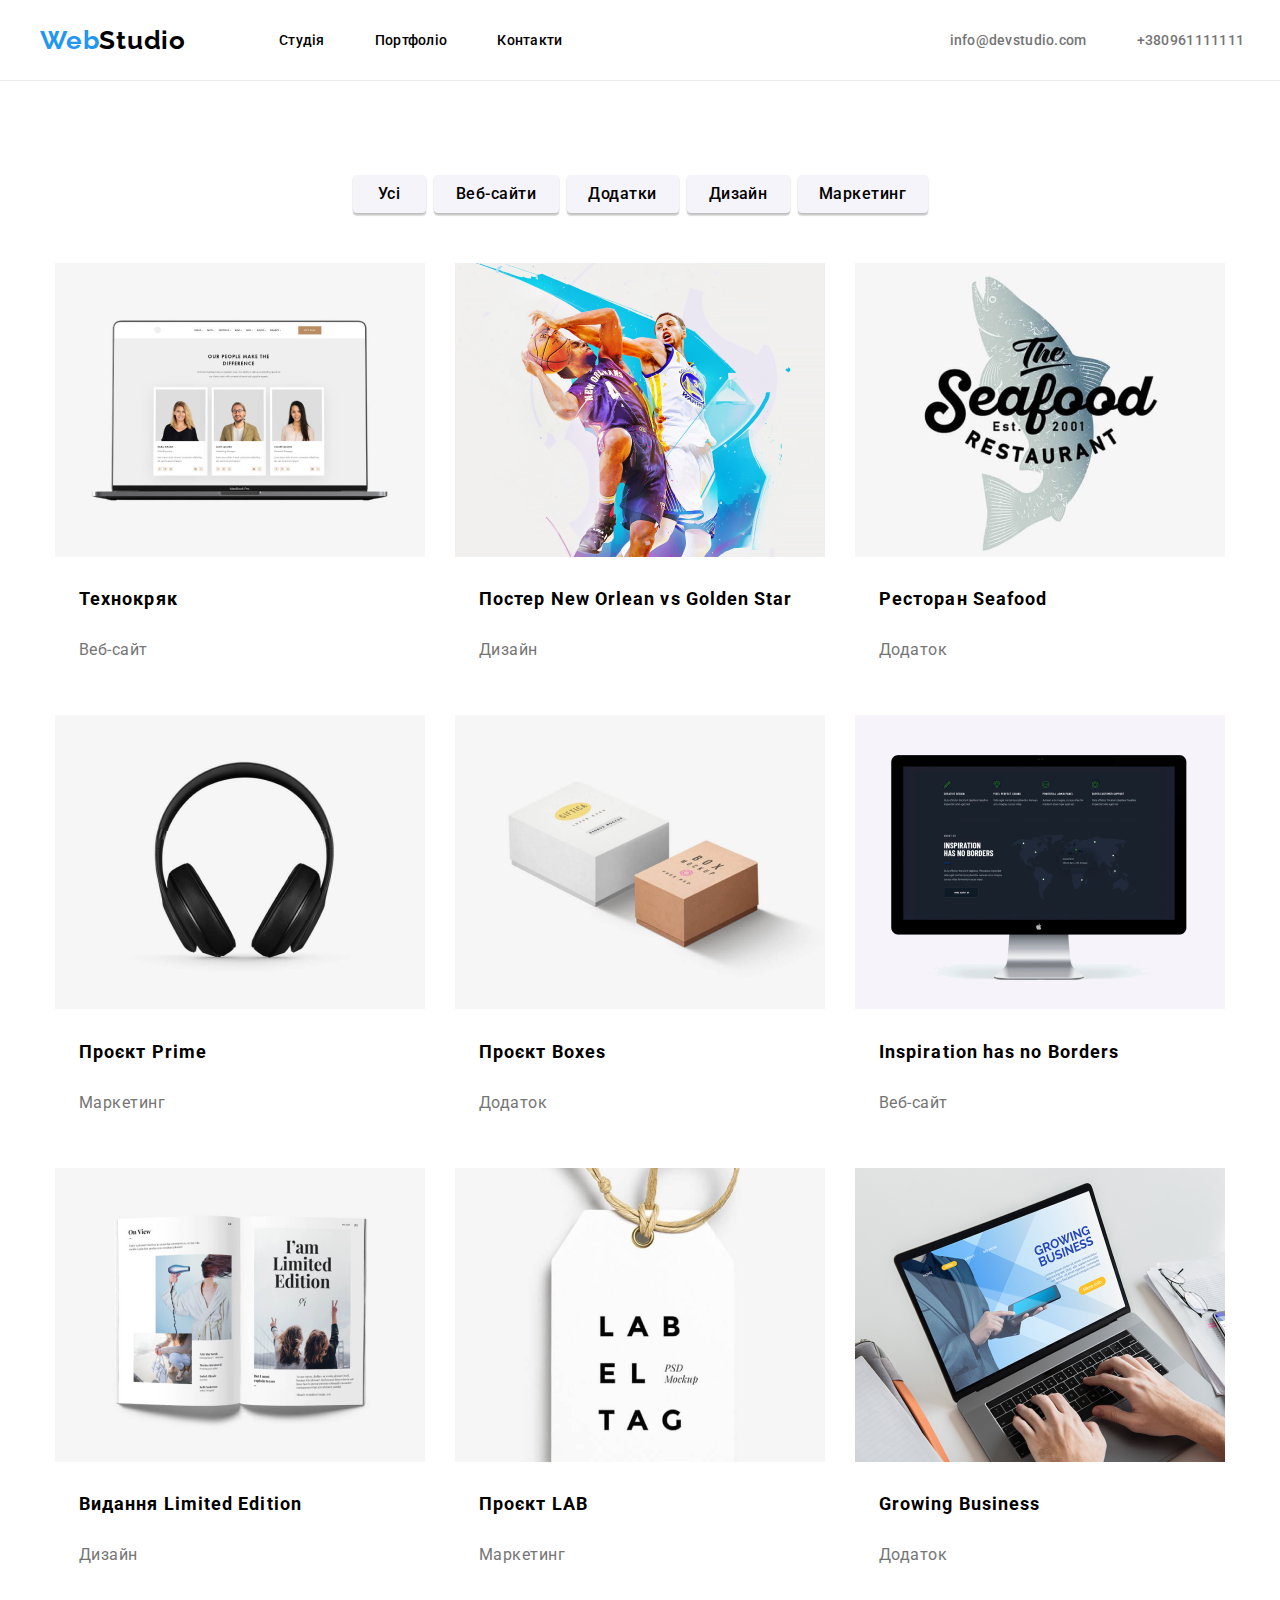
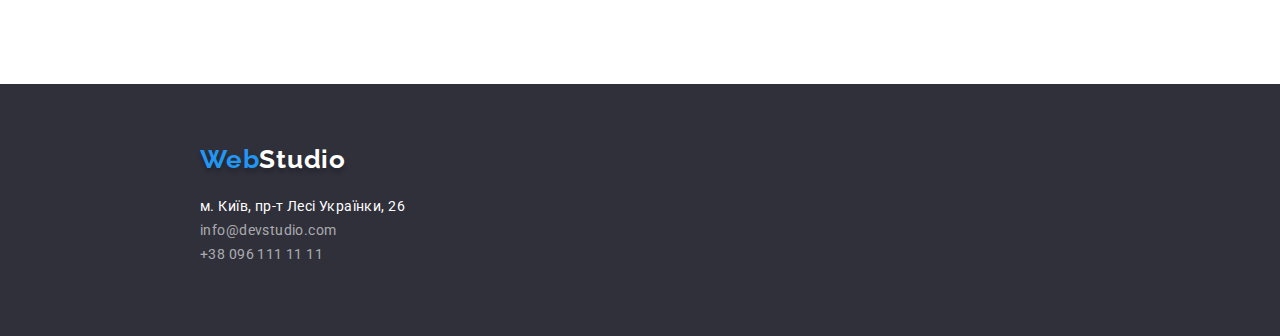
==== portfolio.html @ dfc89171 "portfolio" ====
<!DOCTYPE html>
<html lang="en">
  <head>
    <meta charset="UTF-8" />
    <meta name="viewport" content="width=device-width, initial-scale=1.0" />
    <link
      href="https://fonts.googleapis.com/css2?family=Raleway&family=Roboto:wght@400;500;700;900&display=swap"
      rel="stylesheet"
    />
    <link
      href="https://fonts.googleapis.com/css2?family=Raleway&family=Roboto:wght@400;500;700&display=swap"
      rel="stylesheet"
    />
    <link
      href="https://fonts.googleapis.com/css2?family=Raleway&family=Roboto:wght@400;500&display=swap"
      rel="stylesheet"
    />
    <link
      href="https://fonts.googleapis.com/css2?family=Raleway&family=Roboto:wght@500&display=swap"
      rel="stylesheet"
    />
    <link
      href="https://fonts.googleapis.com/css2?family=Raleway:wght@400;700&family=Roboto:wght@500&display=swap"
      rel="stylesheet"
    />
    <link
      rel="stylesheet"
      href="https://cdnjs.cloudflare.com/ajax/libs/modern-normalize/2.0.0/modern-normalize.min.css"
    />
    <link rel="stylesheet" href="./CSS/style.css" />
    <title>Portfolio</title>
  </head>
  <body>
    <hedaer class="hedaer">
      <div class="container">
        <!-- ====================== nav bar ============= -->
        <nav class="nav">
          <p class="logo__portfolio">
            Web<span class="logoblack__portfolio">Studio</span>
          </p>
          <ul class="nav__list">
            <li class="nav__list-item">
              <a class="nav__list-link" href="#">Студія</a>
            </li>
            <li class="nav__list-item">
              <a class="nav__list-link" href="#">Портфоліо</a>
            </li>
            <li class="nav__list-item">
              <a class="nav__list-link" href="#">Контакти</a>
            </li>
          </ul>
          <ul class="nav__contact">
            <li class="nav__contact-item">
              <a class="nav__contact-link" href="mailto:info@devstudio.com"
                >info@devstudio.com</a
              >
            </li>
            <li class="nav__contact-item">
              <a class="nav__contact-link" href="tel:+380961111111"
                >+380961111111</a
              >
            </li>
          </ul>
        </nav>
      </div>
      <div class="line"></div>
    </hedaer>
    <!-- ====================== nav bar ============= -->
    <section>
      <div class="container">
        <div class="portfolio__buttons">
          <ul class="portfolio__buttons-list">
            <li class="portfolio__buttons-item">
              <a class="portfolio__buttons-link" href="">Усі</a>
            </li>
            <li class="portfolio__buttons-item">
              <a class="portfolio__buttons-link" href="">Веб-сайти</a>
            </li>
            <li class="portfolio__buttons-item">
              <a class="portfolio__buttons-link" href="">Додатки</a>
            </li>
            <li class="portfolio__buttons-item">
              <a class="portfolio__buttons-link" href="">Дизайн</a>
            </li>
            <li class="portfolio__buttons-item">
              <a class="portfolio__buttons-link" href="">Маркетинг</a>
            </li>
          </ul>
        </div>
      </div>
    </section>
    <!-- ====================== nav bar ============= -->
    <!-- ============== image content============== -->
    <section>
      <div class="container">
        <div class="portfolio__image">
          <ul class="portfolio__image-list">
            <li class="portfolio__image-item">
              <img
                class="portfolio__image-item"
                src="./image/portfolio_img/img.png"
                alt=""
              />
              <p class="portfolio__image-name">Технокряк</p>
              <p class="portfolio__image-name2">Веб-сайт</p>
            </li>
            <li class="portfolio__image-item">
              <img
                src="./image/portfolio_img/2.png"
                alt=""
                class="portfolio__image-img"
              />
              <p class="portfolio__image-name">
                Постер New Orlean vs Golden Star
              </p>
              <p class="portfolio__image-name2">Дизайн</p>
            </li>
            <li class="portfolio__image-item">
              <img
                src="./image/portfolio_img/3.png"
                alt=""
                class="portfolio__image-img"
              />
              <p class="portfolio__image-name">Ресторан Seafood</p>
              <p class="portfolio__image-name2">Додаток</p>
            </li>
            <li class="portfolio__image-item">
              <img
                src="./image/portfolio_img/4.png"
                alt=""
                class="portfolio__image-img"
              />
              <p class="portfolio__image-name">Проєкт Prime</p>
              <p class="portfolio__image-name2">Маркетинг</p>
            </li>
            <li class="portfolio__image-item">
              <img
                src="./image/portfolio_img/5.png"
                alt=""
                class="portfolio__image-img"
              />
              <p class="portfolio__image-name">Проєкт Boxes</p>
              <p class="portfolio__image-name2">Додаток</p>
            </li>
            <li class="portfolio__image-item">
              <img
                src="./image/portfolio_img/6.png"
                alt=""
                class="portfolio__image-img"
              />
              <p class="portfolio__image-name">Inspiration has no Borders</p>
              <p class="portfolio__image-name2">Веб-сайт</p>
            </li>
            <li class="portfolio__image-item">
              <img
                src="./image/portfolio_img/7.png"
                alt=""
                class="portfolio__image-img"
              />
              <p class="portfolio__image-name">Видання Limited Edition</p>
              <p class="portfolio__image-name2">Дизайн</p>
            </li>
            <li class="portfolio__image-item">
              <img
                src="./image/portfolio_img/8.png"
                alt=""
                class="portfolio__image-img"
              />
              <p class="portfolio__image-name">Проєкт LAB</p>
              <p class="portfolio__image-name2">Маркетинг</p>
            </li>
            <li class="portfolio__image-item">
              <img
                src="./image/portfolio_img/9.png"
                alt=""
                class="portfolio__image-img"
              />
              <p class="portfolio__image-name">Growing Business</p>
              <p class="portfolio__image-name2">Додаток</p>
            </li>
          </ul>
        </div>
      </div>
    </section>
    <!-- ============== image content============== -->
    <!-- =========== footer =========== -->
    <footer class="footer">
      <div class="container">
        <div class="footer__div">
          <p class="logo__footer">Web<span class="logowhite">Studio</span></p>
          <ul class="footer__list">
            <li class="footer__item-adres">м. Київ, пр-т Лесі Українки, 26</li>
            <li class="footer__item">
              <a href="mailto:info@devstudio.com" class="footer__item-link"
                >info@devstudio.com</a
              >
            </li>
            <li class="footer__item">
              <a href="tel: +38 096 111 11 11" class="footer__item-link"
                >+38 096 111 11 11</a
              >
            </li>
          </ul>
        </div>
      </div>
    </footer>
    <!-- =========== footer =========== -->
  </body>
</html>
---- CSS/style.css ----
:root {
  /* color: var(--main-color) */
  --text-color-black: #000;
  --text-color-blue: #2196F3;
  --text-color-white: #FFF;
}


* a {
  text-decoration: none;
}

* ul,
ol {
  list-style: none;
  margin: 0;
  padding: 0;
  display: flex;
}


.container {
  width: 1200px;
  margin-left: auto;
  margin-right: auto;
}

.hedaer {
  width: 1600px;
  margin-left: auto;
  margin-right: auto;
  margin: 0;
  padding: 0;
}

/* ========== Navigation======== */



.nav {
  height: 80px;
  display: flex;
  text-align: center;
}

.logo {
  margin: 24px 93px 25px 0;
  display: flex;
  align-items: center;

  color: var(--text-color-blue);
  text-shadow: 0px 4px 4px rgba(0, 0, 0, 0.25);
  font-family: Raleway;
  font-size: 26px;
  font-style: normal;
  font-weight: 700;
  line-height: normal;
  letter-spacing: 0.78px;

  cursor: pointer;
}

.logoblack {
  color: var(--text-color-black);
  font-family: Raleway;
  font-size: 26px;
  font-style: normal;
  font-weight: 700;
  line-height: normal;
  letter-spacing: 0.78px;
}

.nav__list {
  display: inline-block;
  list-style: none;

  display: flex;
  justify-content: space-between;
  align-items: center;
  padding: 0;
  margin: 32px 0 32px 0;
  margin-right: 387px;
}

.nav__contact {
  display: inline-block;
  list-style: none;

  display: flex;
  align-items: center;
  justify-content: space-between;
  margin-right: 0;
  padding: 0;
  margin: 32px 0 32px 0;
}

.nav__list-item {
  padding-right: 50px;
}

.nav__contact-item {
  padding-right: 50px;
}

.nav__contact-link {
  color: #757575;
  font-family: Roboto;
  font-size: 14px;
  font-style: normal;
  font-weight: 500;
  line-height: normal;
  letter-spacing: 0.28px;
}

.nav__list-link {
  color: var(--text-color-black);
  font-family: Roboto;
  font-size: 14px;
  font-style: normal;
  font-weight: 500;
  line-height: normal;
  letter-spacing: 0.28px;
}

.nav__list-item:last-child {
  padding-right: 0;
}

.nav__contact-item:last-child {
  padding-right: 0;
}

.nav__contact-link,
.nav__list-link {
  text-decoration: none;
  cursor: pointer;
}

.nav__list-link:hover {
  color: var(--text-color-blue);
}

.nav__contact-link:hover {
  color: var(--text-color-blue);
}

/* ======== Ефективні рішення===== */

.buisnes__sector {
  width: 1600px;
  height: 600px;
  background-color: #2F303A;
  margin-left: auto;
  margin-right: auto;
}

.buisnes__div {
  display: flex;
  flex-direction: column;

  padding: 0;
  margin: 0;
}

.buisnes__h1 {
  color: var(--text-color-white);
  text-align: center;
  font-family: Roboto;
  font-size: 44px;
  font-style: normal;
  font-weight: 900;
  line-height: 60px;
  letter-spacing: 2.64px;
  text-transform: uppercase;

  height: 120px;
  width: 696px;
  margin: 200px 452px 30px 236px;

  display: inline-block;
  display: flex;
  align-items: center;
  justify-content: center;
}

.buisnes__button-link {
  color: var(--text-color-white);
  text-align: center;
  font-family: Roboto;
  font-size: 16px;
  font-style: normal;
  font-weight: 700;
  line-height: 30px;
  letter-spacing: 0.96px;

  background-color: rgba(33, 150, 243, 1);
  box-shadow: 0px 4px 4px 0px rgba(0, 0, 0, 0.15);

  flex-shrink: 0;
  border-radius: 4px;
  height: 50px;
  width: 216px;
  margin: 0 692px 200px 477px;
  padding: 10px 28px;

  display: inline-block;
  display: flex;
  align-items: center;
  justify-content: center;

  border: none;
  cursor: pointer;
}

/* ========Наші переваги======== */
.perevagi__section {
  width: 1600px;
  margin-left: auto;
  margin-right: auto;
  background-color: #fff;
}

.perevagi {
  margin: 0;
  padding: 0;
  margin-top: 94px;
  height: 98px;

  display: inline-block;
  display: flex;
  align-items: center;
}

.perevagi__list {
  display: flex;
  align-items: start;
  justify-content: center;

  margin: 0;
  padding: 0;
}

.perevagi__list-item {
  margin: 0;
  padding: 0;
  margin-right: 30px;
}

.perevagi__list-item:last-child {
  margin-right: 0;
}

.perevagi__h4 {
  color: var(--text-color-black);
  font-family: Roboto;
  font-size: 14px;
  font-style: normal;
  font-weight: 700;
  line-height: normal;
  letter-spacing: 0.42px;
  text-transform: uppercase;

  margin: 0 0 10px 0;
}

.perevagi__par {
  color: #757575;

  font-family: Roboto;
  font-size: 14px;
  font-style: normal;
  font-weight: 400;
  line-height: 24px;
  letter-spacing: 0.42px;

  margin: 0;
}

/* ======Чим ми займаємось======= */
.chemzanyati__sector {
  width: 1600px;
  background-color: #fff;
  margin-left: auto;
  margin-right: auto;
}

.chemzanyati {
  margin: 0;
  padding: 0;
  margin-top: 94px;
}

.chemzanyati__h1 {
  color: var(--text-color-black);
  text-align: center;
  font-family: Roboto;
  font-size: 36px;
  font-style: normal;
  font-weight: 700;
  line-height: normal;
  letter-spacing: 1.08px;

  margin: 0;
  padding: 0;
  margin-bottom: 50px;
}

.chemzanyati__foto {
  display: flex;
  align-items: center;
  align-items: center;
  width: 370px;
  height: 294px;
  flex-shrink: 0;
  margin-bottom: 94px;
  margin: 0;
  padding: 0;
}

.chemzanyati__foto-item {
  padding-right: 45px;
}

.chemzanyati__foto-item:last-child {
  padding-right: 0;
}

/* =========Наша команда======= */
.team__section {
  width: 1600px;
  height: 648px;
  background-color: #F5F4FA;
  margin-left: auto;
  margin-right: auto;
}

.team {
  margin: 0;
  padding: 0;

}

.team__h1 {
  color: var(--text-color-black);
  text-align: center;
  font-family: Roboto;
  font-size: 36px;
  font-style: normal;
  font-weight: 700;
  line-height: normal;
  letter-spacing: 1.08px;

  margin: 0;
  padding: 0;
  margin-top: 94px;

}

.teamlist {
  margin: 0;
  padding: 0;

}

.team__list-item {
  background-color: #fff;
  border-radius: 0px 0px 4px 4px;
  box-shadow: 0px 2px 1px 0px rgba(0, 0, 0, 0.20), 0px 1px 1px 0px rgba(0, 0, 0, 0.14), 0px 1px 3px 0px rgba(0, 0, 0, 0.12);
  margin: 50px 40px 94px 0;
  border: none;
}

.team__list-item:last-child {
  margin-right: 0;
}

.team__name {
  color: var(--text-color-black);
  text-align: center;
  font-family: Roboto;
  font-size: 16px;
  font-style: normal;
  font-weight: 500;
  line-height: normal;
  letter-spacing: 0.48px;
  margin-top: 30px;
}

.team__job {
  color: #757575;
  text-align: center;
  font-family: Roboto;
  font-size: 16px;
  font-style: normal;
  font-weight: 400;
  line-height: normal;
  letter-spacing: 0.48px;
  margin: 10px 0 30px 0;
}

/* ========= footer ====== */
.footer {
  width: 1600px;
  height: 252px;
  background-color: rgba(47, 48, 58, 1);
  margin-left: auto;
  margin-right: auto;
}

.logowhite {
  color: var(--text-color-white);
  font-family: Raleway;
  font-size: 26px;
  font-style: normal;
  font-weight: 700;
  line-height: normal;
  letter-spacing: 0.78px;
}

.logo__footer {
  display: flex;
  align-items: center;

  margin: 0;
  padding-bottom: 20px;
  padding-top: 60px;
  color: var(--text-color-blue);
  text-shadow: 0px 4px 4px rgba(0, 0, 0, 0.25);
  font-family: Raleway;
  font-size: 26px;
  font-style: normal;
  font-weight: 700;
  line-height: normal;
  letter-spacing: 0.78px;

  cursor: pointer;
}

.footer__list {
  display: inline-block;
  margin-bottom: 9px;
}

.footer__list:last-child {
  margin: 0;
}

.footer__item-link {
  color: rgba(255, 255, 255, 0.60);

  font-family: Roboto;
  font-size: 14px;
  font-style: normal;
  font-weight: 400;
  line-height: 24px;
  letter-spacing: 0.42px;
}

.footer__item-adres {
  color: var(--text-color-white);

  font-family: Roboto;
  font-size: 14px;
  font-style: normal;
  font-weight: 400;
  line-height: 24px;
  letter-spacing: 0.42px;
}

.footer__item-link:hover {
  color: rgba(33, 150, 243, 1);
}

/* ======== portfolio==== */
.line {
  height: 1px;
  background: #ECECEC;
}

.logo__portfolio {
  margin: 24px 93px 25px 0;
  display: flex;
  align-items: center;
  color: #2196F3;

  font-family: Raleway;
  font-size: 26px;
  font-style: normal;
  font-weight: 700;
  line-height: normal;
  letter-spacing: 0.78px;
}

.logoblack__portfolio {
  color: #000;
  font-family: Raleway;
  font-size: 26px;
  font-style: normal;
  font-weight: 700;
  line-height: normal;
  letter-spacing: 0.78px;
}

/* == porfolio buttons== */
.portfolio__buttons-list {
  margin: 0;
  padding: 0;
  display: flex;
  align-items: center;
  justify-content: center;
  flex-shrink: 0;
  margin-top: 94px;
}

.portfolio__buttons-item {
  display: flex;
  align-items: center;
  justify-content: center;
  border-radius: 4px;
  text-align: center;
  box-shadow: 0px 2px 2px 0px rgba(0, 0, 0, 0.12), 0px 1px 2px 0px rgba(0, 0, 0, 0.08), 0px 3px 1px 0px rgba(0, 0, 0, 0.10);
  background: #F5F4FA;
  margin-right: 8px;
}

.portfolio__buttons-item:last-child {
  margin-right: 0;
}

.portfolio__buttons-item:nth-child(1) {
  width: 73px;
  height: 38px;
}

.portfolio__buttons-item:nth-child(2) {
  width: 125px;
  height: 38px;
}

.portfolio__buttons-item:nth-child(3) {
  width: 112px;
  height: 38px;
}

.portfolio__buttons-item:nth-child(4) {
  width: 103px;
  height: 38px;
}

.portfolio__buttons-item:nth-child(5) {
  width: 130px;
  height: 38px;
}

.portfolio__buttons-link {
  color: var(--text-color-black);
  text-align: center;
  font-family: Roboto;
  font-size: 16px;
  font-style: normal;
  font-weight: 500;
  line-height: 26px;
  /* 162.5% */
  letter-spacing: 0.48px;
}

.portfolio__buttons-item:hover {
  background: rgba(33, 150, 243, 1);
  color: rgba(255, 255, 255, 1);
}

.portfolio__buttons-item:focus {
  background: rgba(33, 150, 243, 1);
}

.portfolio__buttons-item:active {
  color: rgba(255, 255, 255, 1)
}

/* ==== portfolio image== */
.portfolio__image {
  margin: 0;
  padding: 0;
  margin-top: 50px;
  margin-bottom: 94px;
  display: flex;
}

.portfolio__image-list {
  flex-wrap: wrap;
  align-items: center;
  justify-content: center;
  gap: 30px;
}

.portfolio__image-name,
.portfolio__image-name2 {
  margin-left: 24px;
  margin-right: 24px;
}

.portfolio__image-name {
  color: var(--text-color-black);

  font-family: Roboto;
  font-size: 18px;
  font-style: normal;
  font-weight: 700;
  line-height: 36px;
  letter-spacing: 1.08px;
  height: 36px;
  margin-top: 20px;
}

.portfolio__image-name2 {
  color: #757575;

  font-family: Roboto;
  font-size: 16px;
  font-style: normal;
  font-weight: 400;
  line-height: 30px;
  /* 187.5% */
  letter-spacing: 0.48px;
  height: 30px;
  margin-bottom: 20px;
}
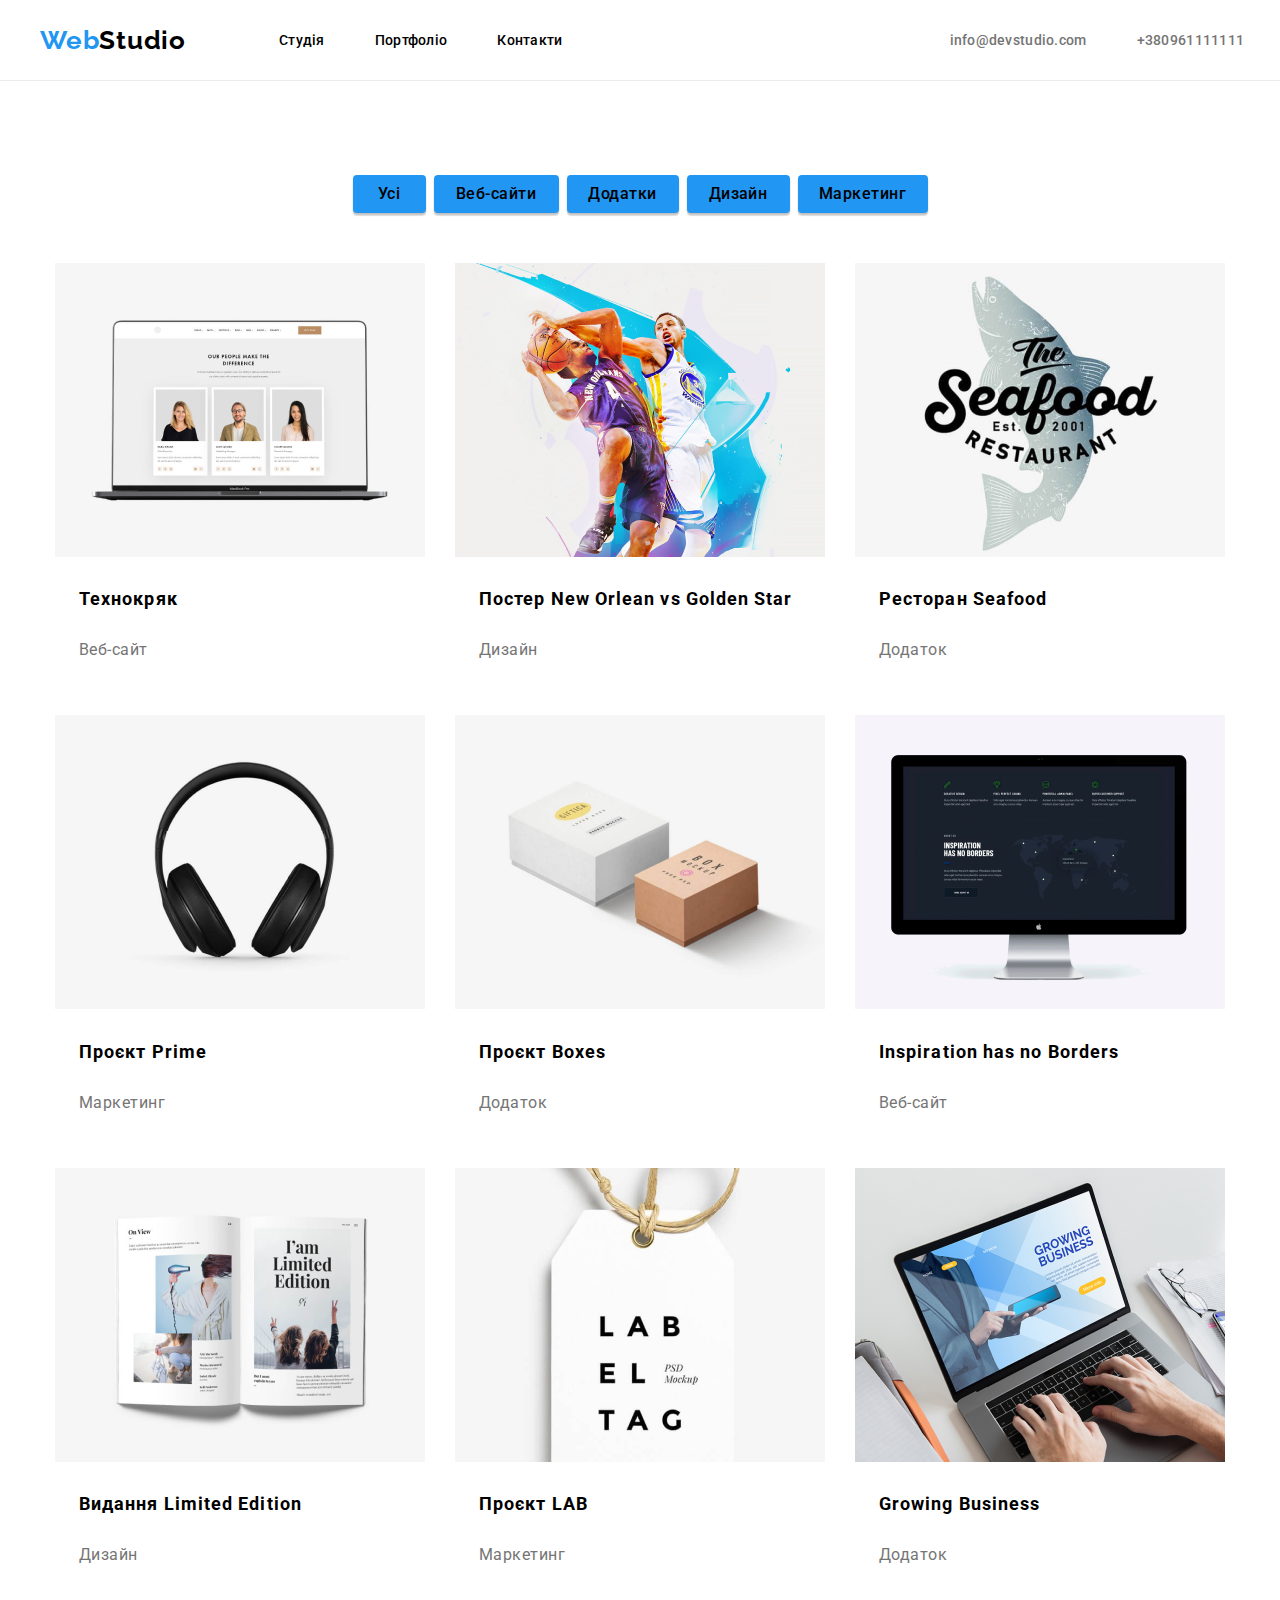
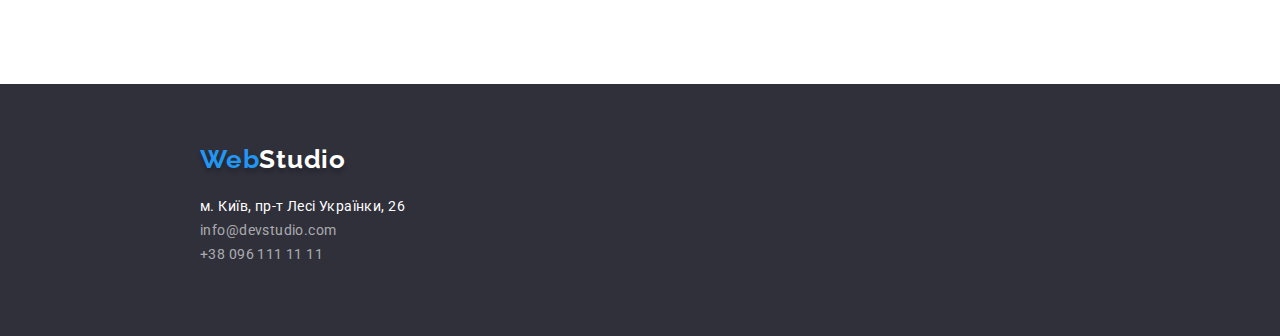
==== commit ee7751f7: "svgfive" ====
--- a/portfolio.html
+++ b/portfolio.html
@@ -3,24 +3,18 @@
   <head>
     <meta charset="UTF-8" />
     <meta name="viewport" content="width=device-width, initial-scale=1.0" />
+
+    <!-- тут будут шрифты -->
+    <link rel="preconnect" href="https://fonts.googleapis.com" />
+    <link rel="preconnect" href="https://fonts.gstatic.com" crossorigin />
     <link
-      href="https://fonts.googleapis.com/css2?family=Raleway&family=Roboto:wght@400;500;700;900&display=swap"
+      href="https://fonts.googleapis.com/css2?family=Raleway:wght@700&display=swap"
       rel="stylesheet"
     />
+    <link rel="preconnect" href="https://fonts.googleapis.com" />
+    <link rel="preconnect" href="https://fonts.gstatic.com" crossorigin />
     <link
-      href="https://fonts.googleapis.com/css2?family=Raleway&family=Roboto:wght@400;500;700&display=swap"
-      rel="stylesheet"
-    />
-    <link
-      href="https://fonts.googleapis.com/css2?family=Raleway&family=Roboto:wght@400;500&display=swap"
-      rel="stylesheet"
-    />
-    <link
-      href="https://fonts.googleapis.com/css2?family=Raleway&family=Roboto:wght@500&display=swap"
-      rel="stylesheet"
-    />
-    <link
-      href="https://fonts.googleapis.com/css2?family=Raleway:wght@400;700&family=Roboto:wght@500&display=swap"
+      href="https://fonts.googleapis.com/css2?family=Raleway:wght@700&family=Roboto:wght@300;400;500;700&display=swap"
       rel="stylesheet"
     />
     <link
@@ -28,7 +22,7 @@
       href="https://cdnjs.cloudflare.com/ajax/libs/modern-normalize/2.0.0/modern-normalize.min.css"
     />
     <link rel="stylesheet" href="./CSS/style.css" />
-    <title>Portfolio</title>
+    <title>WebStudio</title>
   </head>
   <body>
     <hedaer class="hedaer">
@@ -40,7 +34,7 @@
           </p>
           <ul class="nav__list">
             <li class="nav__list-item">
-              <a class="nav__list-link" href="#">Студія</a>
+              <a class="nav__list-link" href="./index.html">Студія</a>
             </li>
             <li class="nav__list-item">
               <a class="nav__list-link" href="#">Портфоліо</a>
--- a/CSS/style.css
+++ b/CSS/style.css
@@ -149,9 +149,13 @@
 .buisnes__sector {
   width: 1600px;
   height: 600px;
-  background-color: #2F303A;
   margin-left: auto;
   margin-right: auto;
+  background: rgba(47, 48, 58, 0.40);
+  background-image: url('../image/teamall.png');
+
+  /* background-size: contain;
+  background-repeat: no-repeat; */
 }
 
 .buisnes__div {
@@ -231,6 +235,15 @@
   align-items: center;
 }
 
+.perevagi-pic {
+  width: 270px;
+  height: 120px;
+  border-radius: 4px;
+  background: #F5F4FA;
+  padding: 25px 100px 25px 100px;
+  margin-bottom: 30px;
+}
+
 .perevagi__list {
   display: flex;
   align-items: start;
@@ -303,6 +316,7 @@
   margin: 0;
   padding: 0;
   margin-bottom: 50px;
+
 }
 
 .chemzanyati__foto {
@@ -398,6 +412,87 @@
   margin: 10px 0 30px 0;
 }
 
+.team__social-list {
+  display: flex;
+}
+
+.team__social-item {
+  margin-top: 16px;
+  margin-right: 10px;
+  margin-bottom: 30px;
+  height: 44px;
+  width: 44px;
+}
+
+.team__social-item:nth-child(1) {
+  margin-left: 32px;
+}
+
+.team__social-item:nth-child(4) {
+  margin-right: 32px;
+}
+
+.team__social-item:hover {
+  background-color: var(--text-color-blue);
+  border-radius: 50%;
+}
+
+.team__social-pic {
+  height: 20px;
+  width: 20px;
+  fill: rgba(175, 177, 184, 1);
+  justify-content: center;
+  align-items: center;
+  margin: 12px;
+}
+
+/* ===========clients====== */
+.clients {
+  margin: 0;
+  padding: 0;
+}
+
+.clients__list {
+  display: flex;
+  align-items: center;
+  justify-content: center;
+}
+
+.clients__item {
+  border-radius: 4px;
+  border: 1px solid #AFB1B8;
+  width: 170px;
+  height: 92px;
+  margin-right: 30px;
+  margin-top: 50px;
+  margin-bottom: 94px;
+}
+
+.clients-pic {
+  padding: 16px 32px 16px 32px;
+}
+
+.clients__item:hover {
+
+  border: 1px solid var(--text-color-blue);
+}
+
+.clients-pic:hover {
+  fill: var(--text-color-blue);
+}
+
+.clients__h2 {
+  color: var(--text-color-black);
+
+  text-align: center;
+  font-family: Roboto;
+  font-size: 36px;
+  font-style: normal;
+  font-weight: 700;
+  line-height: normal;
+  letter-spacing: 1.08px;
+}
+
 /* ========= footer ====== */
 .footer {
   width: 1600px;
@@ -564,9 +659,10 @@
   letter-spacing: 0.48px;
 }
 
-.portfolio__buttons-item:hover {
+.portfolio__buttons-item,
+.portfolio__buttons-link:hover {
+  color: #fff;
   background: rgba(33, 150, 243, 1);
-  color: rgba(255, 255, 255, 1);
 }
 
 .portfolio__buttons-item:focus {
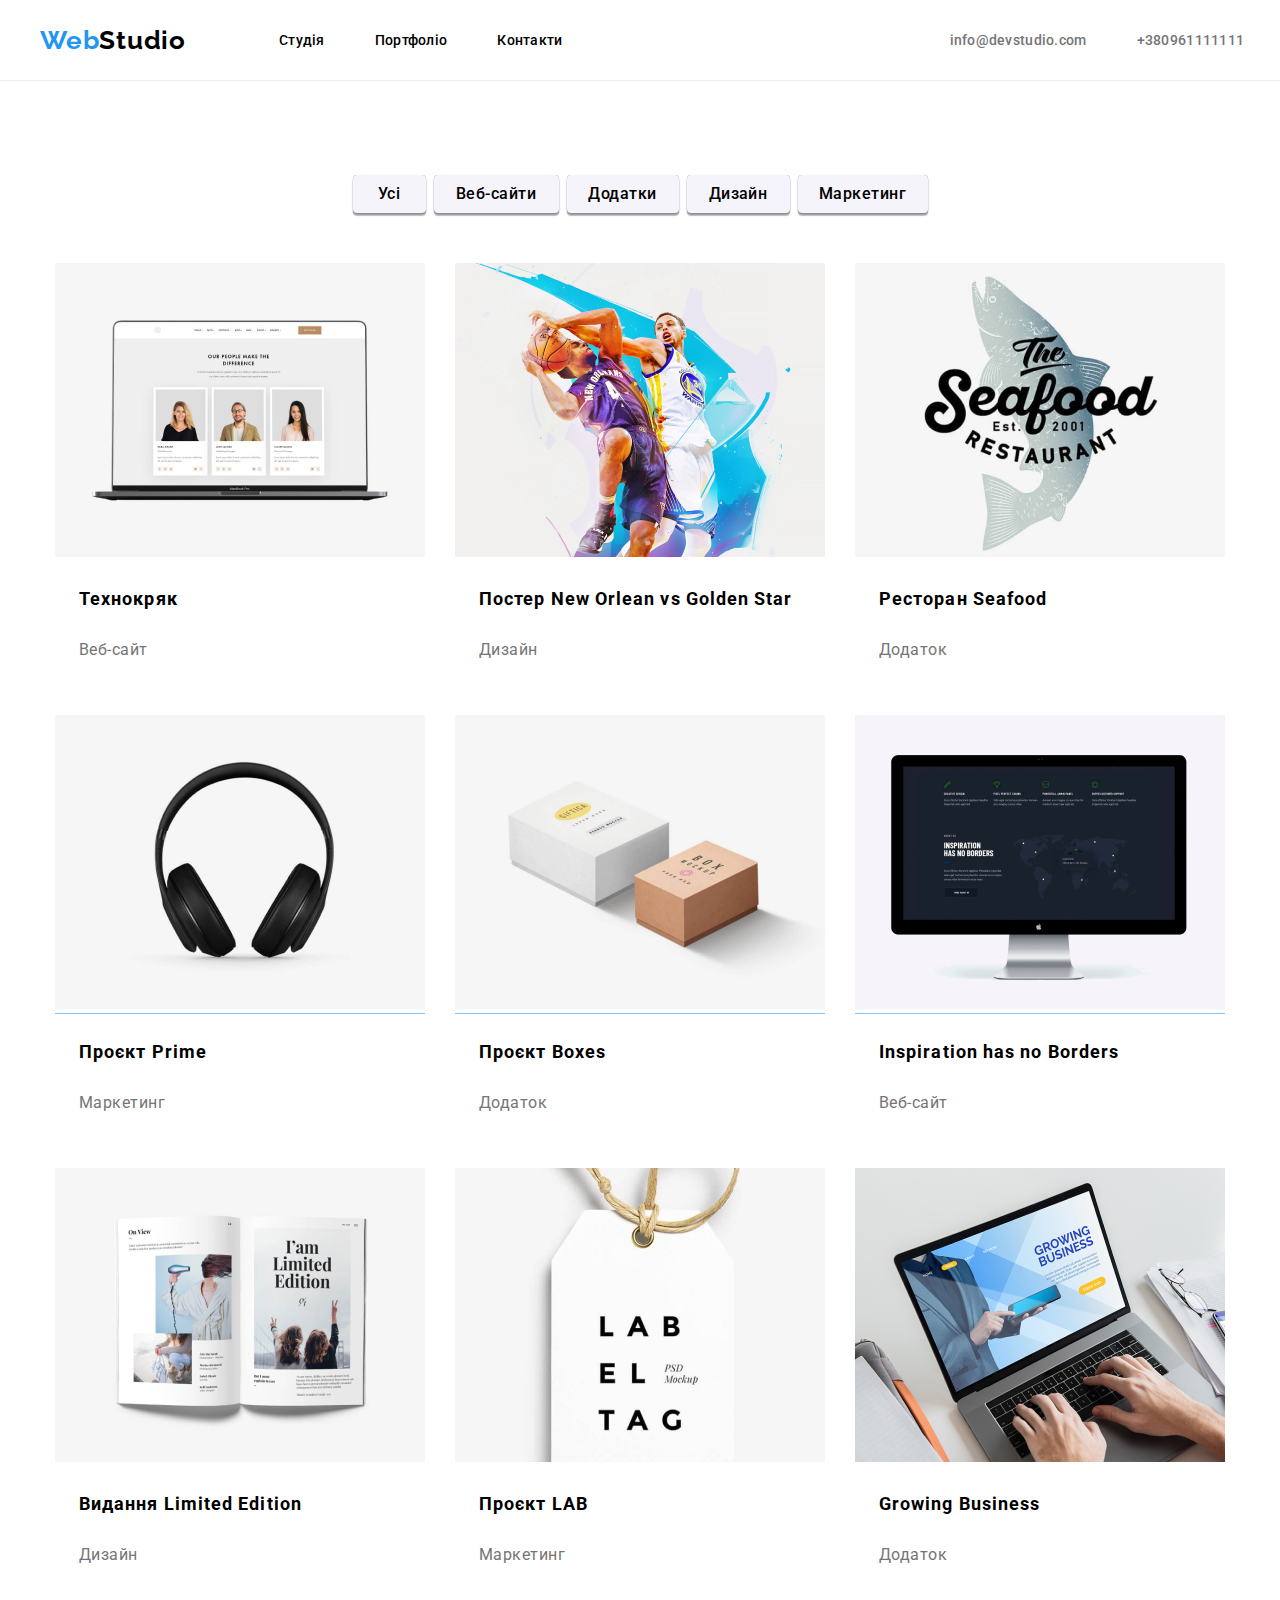
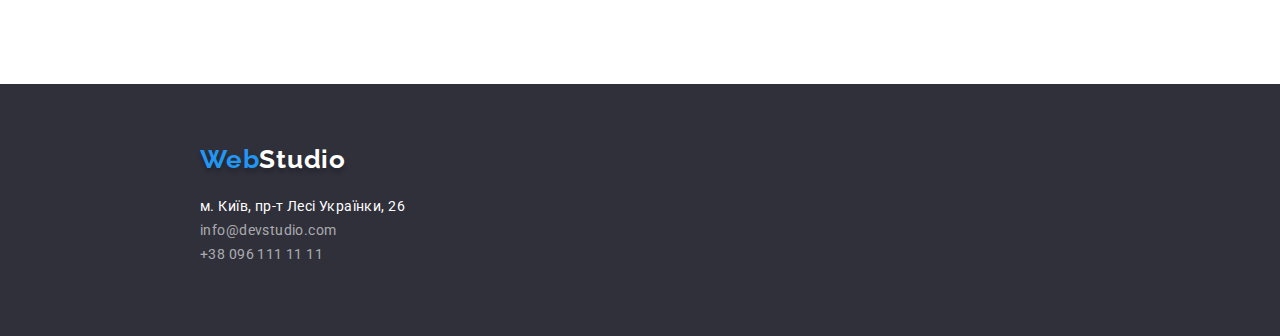
==== commit 43d470f6: "overley" ====
--- a/portfolio.html
+++ b/portfolio.html
@@ -90,85 +90,150 @@
         <div class="portfolio__image">
           <ul class="portfolio__image-list">
             <li class="portfolio__image-item">
-              <img
-                class="portfolio__image-item"
-                src="./image/portfolio_img/img.png"
-                alt=""
-              />
+              <div class="porfolio__overley-place">
+                <div class="portfolio__overley">
+                  Ресурс пропонує комплексні пропозиції з різним рівнем
+                  функціоналу та сервісів. Все це дозволить відвідувачу отримати
+                  вичерпні відомості про компанію чи приватну особу.
+                </div>
+
+                <img
+                  class="portfolio__image-item"
+                  src="./image/portfolio_img/img.png"
+                  alt=""
+                />
+              </div>
               <p class="portfolio__image-name">Технокряк</p>
               <p class="portfolio__image-name2">Веб-сайт</p>
             </li>
-            <li class="portfolio__image-item">
-              <img
-                src="./image/portfolio_img/2.png"
-                alt=""
-                class="portfolio__image-img"
-              />
+
+            <li class="portfolio__image-item">
+              <div class="porfolio__overley-place">
+                <div class="portfolio__overley">
+                  Ресурс пропонує комплексні пропозиції з різним рівнем
+                  функціоналу та сервісів. Все це дозволить відвідувачу отримати
+                  вичерпні відомості про компанію чи приватну особу.
+                </div>
+                <img
+                  src="./image/portfolio_img/2.png"
+                  alt=""
+                  class="portfolio__image-img"
+                />
+              </div>
               <p class="portfolio__image-name">
                 Постер New Orlean vs Golden Star
               </p>
               <p class="portfolio__image-name2">Дизайн</p>
             </li>
             <li class="portfolio__image-item">
-              <img
-                src="./image/portfolio_img/3.png"
-                alt=""
-                class="portfolio__image-img"
-              />
+              <div class="porfolio__overley-place">
+                <div class="portfolio__overley">
+                  Ресурс пропонує комплексні пропозиції з різним рівнем
+                  функціоналу та сервісів. Все це дозволить відвідувачу отримати
+                  вичерпні відомості про компанію чи приватну особу.
+                </div>
+                <img
+                  src="./image/portfolio_img/3.png"
+                  alt=""
+                  class="portfolio__image-img"
+                />
+              </div>
               <p class="portfolio__image-name">Ресторан Seafood</p>
               <p class="portfolio__image-name2">Додаток</p>
             </li>
             <li class="portfolio__image-item">
-              <img
-                src="./image/portfolio_img/4.png"
-                alt=""
-                class="portfolio__image-img"
-              />
+              <div class="porfolio__overley-place">
+                <div class="portfolio__overley">
+                  Ресурс пропонує комплексні пропозиції з різним рівнем
+                  функціоналу та сервісів. Все це дозволить відвідувачу отримати
+                  вичерпні відомості про компанію чи приватну особу.
+                </div>
+                <img
+                  src="./image/portfolio_img/4.png"
+                  alt=""
+                  class="portfolio__image-img"
+                />
+              </div>
               <p class="portfolio__image-name">Проєкт Prime</p>
               <p class="portfolio__image-name2">Маркетинг</p>
             </li>
             <li class="portfolio__image-item">
-              <img
-                src="./image/portfolio_img/5.png"
-                alt=""
-                class="portfolio__image-img"
-              />
+              <div class="porfolio__overley-place">
+                <div class="portfolio__overley">
+                  Ресурс пропонує комплексні пропозиції з різним рівнем
+                  функціоналу та сервісів. Все це дозволить відвідувачу отримати
+                  вичерпні відомості про компанію чи приватну особу.
+                </div>
+                <img
+                  src="./image/portfolio_img/5.png"
+                  alt=""
+                  class="portfolio__image-img"
+                />
+              </div>
               <p class="portfolio__image-name">Проєкт Boxes</p>
               <p class="portfolio__image-name2">Додаток</p>
             </li>
             <li class="portfolio__image-item">
-              <img
-                src="./image/portfolio_img/6.png"
-                alt=""
-                class="portfolio__image-img"
-              />
+              <div class="porfolio__overley-place">
+                <div class="portfolio__overley">
+                  Ресурс пропонує комплексні пропозиції з різним рівнем
+                  функціоналу та сервісів. Все це дозволить відвідувачу отримати
+                  вичерпні відомості про компанію чи приватну особу.
+                </div>
+                <img
+                  src="./image/portfolio_img/6.png"
+                  alt=""
+                  class="portfolio__image-img"
+                />
+              </div>
               <p class="portfolio__image-name">Inspiration has no Borders</p>
               <p class="portfolio__image-name2">Веб-сайт</p>
             </li>
             <li class="portfolio__image-item">
-              <img
-                src="./image/portfolio_img/7.png"
-                alt=""
-                class="portfolio__image-img"
-              />
+              <div class="porfolio__overley-place">
+                <div class="portfolio__overley">
+                  Ресурс пропонує комплексні пропозиції з різним рівнем
+                  функціоналу та сервісів. Все це дозволить відвідувачу отримати
+                  вичерпні відомості про компанію чи приватну особу.
+                </div>
+                <img
+                  src="./image/portfolio_img/7.png"
+                  alt=""
+                  class="portfolio__image-img"
+                />
+              </div>
               <p class="portfolio__image-name">Видання Limited Edition</p>
               <p class="portfolio__image-name2">Дизайн</p>
             </li>
             <li class="portfolio__image-item">
-              <img
-                src="./image/portfolio_img/8.png"
-                alt=""
-                class="portfolio__image-img"
-              />
+              <div class="porfolio__overley-place">
+                <div class="portfolio__overley">
+                  Ресурс пропонує комплексні пропозиції з різним рівнем
+                  функціоналу та сервісів. Все це дозволить відвідувачу отримати
+                  вичерпні відомості про компанію чи приватну особу.
+                </div>
+                <img
+                  src="./image/portfolio_img/8.png"
+                  alt=""
+                  class="portfolio__image-img"
+                />
+              </div>
               <p class="portfolio__image-name">Проєкт LAB</p>
               <p class="portfolio__image-name2">Маркетинг</p>
             </li>
             <li class="portfolio__image-item">
-              <img
-                src="./image/portfolio_img/9.png"
-                alt=""
-                class="portfolio__image-img"
-              />
+              <div class="porfolio__overley-place">
+                <div class="portfolio__overley">
+                  Ресурс пропонує комплексні пропозиції з різним рівнем
+                  функціоналу та сервісів. Все це дозволить відвідувачу отримати
+                  вичерпні відомості про компанію чи приватну особу.
+                </div>
+                <img
+                  src="./image/portfolio_img/9.png"
+                  alt=""
+                  class="portfolio__image-img"
+                />
+              </div>
               <p class="portfolio__image-name">Growing Business</p>
               <p class="portfolio__image-name2">Додаток</p>
             </li>
--- a/CSS/style.css
+++ b/CSS/style.css
@@ -3,6 +3,7 @@
   --text-color-black: #000;
   --text-color-blue: #2196F3;
   --text-color-white: #FFF;
+  --socials-opacity: rgba(255, 255, 255, 0.1);
 }
 
 
@@ -73,7 +74,6 @@
 .nav__list {
   display: inline-block;
   list-style: none;
-
   display: flex;
   justify-content: space-between;
   align-items: center;
@@ -151,17 +151,23 @@
   height: 600px;
   margin-left: auto;
   margin-right: auto;
-  background: rgba(47, 48, 58, 0.40);
-  background-image: url('../image/teamall.png');
-
-  /* background-size: contain;
-  background-repeat: no-repeat; */
+  background-image: url("../image/teamall.png");
+  background-size: cover;
+
+}
+
+.buisnes_cont:hover {
+  width: 100%;
+  height: 100%;
+  background-color: rgba(0, 0, 0, 0.3);
+  transition: all .4s linear 0s;
 }
 
 .buisnes__div {
   display: flex;
   flex-direction: column;
-
+  align-items: center;
+  justify-content: center;
   padding: 0;
   margin: 0;
 }
@@ -179,7 +185,7 @@
 
   height: 120px;
   width: 696px;
-  margin: 200px 452px 30px 236px;
+  margin: 200px 452px 30px 536px;
 
   display: inline-block;
   display: flex;
@@ -204,7 +210,7 @@
   border-radius: 4px;
   height: 50px;
   width: 216px;
-  margin: 0 692px 200px 477px;
+  margin: 0 692px 200px 777px;
   padding: 10px 28px;
 
   display: inline-block;
@@ -440,10 +446,32 @@
 .team__social-pic {
   height: 20px;
   width: 20px;
-  fill: rgba(175, 177, 184, 1);
+  fill: currentColor;
   justify-content: center;
   align-items: center;
   margin: 12px;
+}
+
+.team__link {
+  width: 100%;
+  height: 100%;
+
+  display: flex;
+  justify-content: center;
+  align-items: center;
+
+  color: #AFB1B8;
+  border-radius: 50%;
+
+  transition:
+    fill 250ms cubic-bezier(0.4, 0, 0.2, 1),
+    background-color 250ms cubic-bezier(0.4, 0, 0.2, 1);
+}
+
+.team__link:hover,
+.team__link:focus {
+  background-color: #2196F3;
+  color: #FFF;
 }
 
 /* ===========clients====== */
@@ -469,15 +497,26 @@
 }
 
 .clients-pic {
-  padding: 16px 32px 16px 32px;
-}
-
-.clients__item:hover {
-
-  border: 1px solid var(--text-color-blue);
-}
-
-.clients-pic:hover {
+  fill: currentColor;
+}
+
+.clients-pic-link {
+  display: flex;
+  justify-content: center;
+  align-items: center;
+  padding: 16px 0px;
+
+  color: #afb1b8;
+
+  transition: color 250ms cubic-bezier(0.4, 0, 0.2, 1),
+    border-color 250ms cubic-bezier(0.4, 0, 0.2, 1);
+}
+
+.clients-pic-link:hover,
+.clients__item:hover,
+.clients-pic-link:focus {
+  border-color: var(--text-color-blue);
+  color: var(--text-color-blue);
   fill: var(--text-color-blue);
 }
 
@@ -614,7 +653,7 @@
   border-radius: 4px;
   text-align: center;
   box-shadow: 0px 2px 2px 0px rgba(0, 0, 0, 0.12), 0px 1px 2px 0px rgba(0, 0, 0, 0.08), 0px 3px 1px 0px rgba(0, 0, 0, 0.10);
-  background: #F5F4FA;
+  background-color: #F5F4FA;
   margin-right: 8px;
 }
 
@@ -655,14 +694,24 @@
   font-style: normal;
   font-weight: 500;
   line-height: 26px;
-  /* 162.5% */
   letter-spacing: 0.48px;
+  background-color: #F5F4FA;
+  width: 100%;
+  height: 100%;
+  display: flex;
+  justify-content: center;
+  align-items: center;
+  border-radius: 4px;
+  text-align: center;
+  box-shadow: 0px 2px 2px 0px rgba(0, 0, 0, 0.12), 0px 1px 2px 0px rgba(0, 0, 0, 0.08), 0px 3px 1px 0px rgba(0, 0, 0, 0.10);
+
 }
 
 .portfolio__buttons-item,
 .portfolio__buttons-link:hover {
   color: #fff;
   background: rgba(33, 150, 243, 1);
+  transition: 0.3s ease;
 }
 
 .portfolio__buttons-item:focus {
@@ -679,7 +728,7 @@
   padding: 0;
   margin-top: 50px;
   margin-bottom: 94px;
-  display: flex;
+  background-size: cover;
 }
 
 .portfolio__image-list {
@@ -687,6 +736,46 @@
   align-items: center;
   justify-content: center;
   gap: 30px;
+}
+
+.porfolio__overley-place {
+  position: relative;
+  overflow: hidden;
+}
+
+.portfolio__overley {
+  position: absolute;
+  width: 100%;
+  height: 100%;
+  top: 0;
+  left: 0;
+  text-align: center;
+  transform: translatey(100%);
+  transition: 250ms ease;
+  background: rgba(33, 150, 243, 0.9);
+  display: flex;
+  justify-content: center;
+  align-items: center;
+  padding: 63px 24px;
+
+
+  color: #FFF;
+  font-family: Roboto;
+  font-size: 18px;
+  font-style: normal;
+  font-weight: 400;
+  line-height: 28px;
+  letter-spacing: 0.54px;
+}
+
+
+.porfolio__overley-place:hover .portfolio__overley {
+  transform: translatey(-1%);
+}
+
+.portfolio__image-item:hover {
+  background: #FFF;
+  box-shadow: 1px 4px 6px 0px rgba(0, 0, 0, 0.16), 0px 4px 4px 0px rgba(0, 0, 0, 0.06), 0px 1px 1px 0px rgba(0, 0, 0, 0.12);
 }
 
 .portfolio__image-name,
@@ -716,7 +805,6 @@
   font-style: normal;
   font-weight: 400;
   line-height: 30px;
-  /* 187.5% */
   letter-spacing: 0.48px;
   height: 30px;
   margin-bottom: 20px;
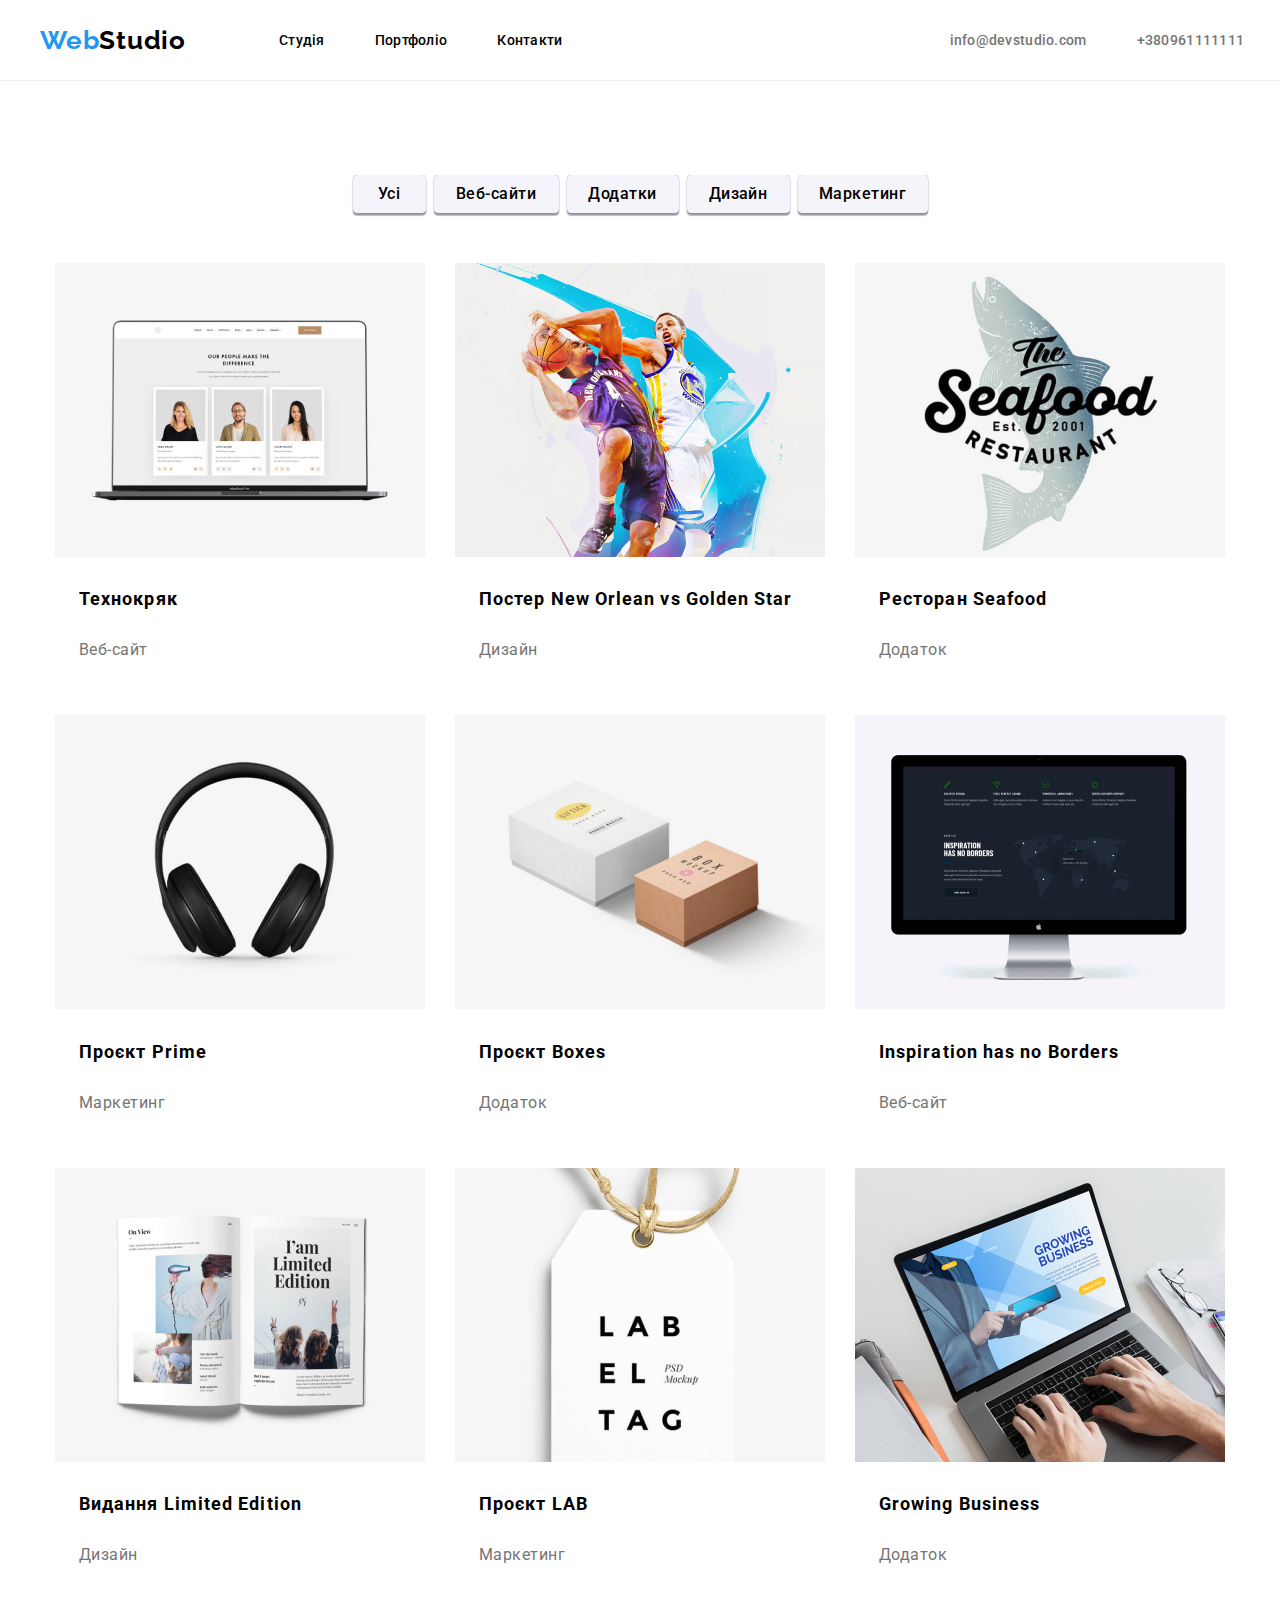
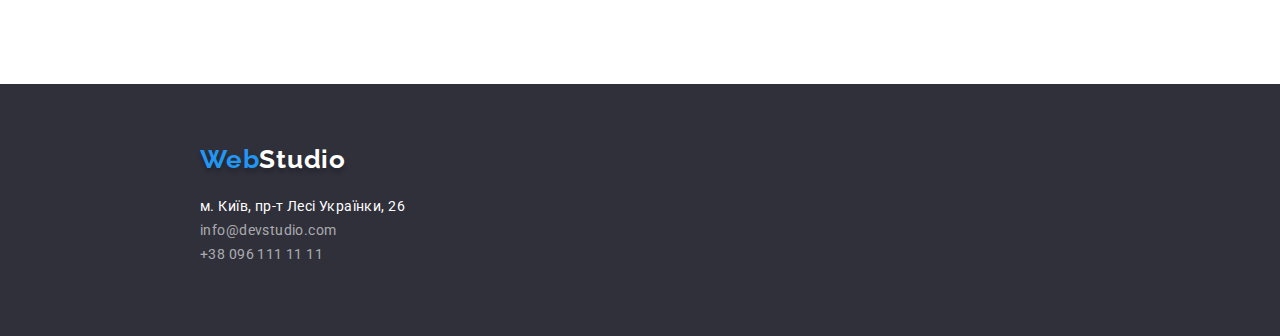
==== commit d641fdf2: "fixed svg" ====
--- a/portfolio.html
+++ b/portfolio.html
@@ -91,17 +91,16 @@
           <ul class="portfolio__image-list">
             <li class="portfolio__image-item">
               <div class="porfolio__overley-place">
-                <div class="portfolio__overley">
-                  Ресурс пропонує комплексні пропозиції з різним рівнем
-                  функціоналу та сервісів. Все це дозволить відвідувачу отримати
-                  вичерпні відомості про компанію чи приватну особу.
-                </div>
-
                 <img
                   class="portfolio__image-item"
                   src="./image/portfolio_img/img.png"
                   alt=""
                 />
+                <div class="portfolio__overley">
+                  Ресурс пропонує комплексні пропозиції з різним рівнем
+                  функціоналу та сервісів. Все це дозволить відвідувачу отримати
+                  вичерпні відомості про компанію чи приватну особу.
+                </div>
               </div>
               <p class="portfolio__image-name">Технокряк</p>
               <p class="portfolio__image-name2">Веб-сайт</p>
@@ -109,16 +108,16 @@
 
             <li class="portfolio__image-item">
               <div class="porfolio__overley-place">
-                <div class="portfolio__overley">
-                  Ресурс пропонує комплексні пропозиції з різним рівнем
-                  функціоналу та сервісів. Все це дозволить відвідувачу отримати
-                  вичерпні відомості про компанію чи приватну особу.
-                </div>
                 <img
                   src="./image/portfolio_img/2.png"
                   alt=""
                   class="portfolio__image-img"
                 />
+                <div class="portfolio__overley">
+                  Ресурс пропонує комплексні пропозиції з різним рівнем
+                  функціоналу та сервісів. Все це дозволить відвідувачу отримати
+                  вичерпні відомості про компанію чи приватну особу.
+                </div>
               </div>
               <p class="portfolio__image-name">
                 Постер New Orlean vs Golden Star
@@ -127,112 +126,112 @@
             </li>
             <li class="portfolio__image-item">
               <div class="porfolio__overley-place">
-                <div class="portfolio__overley">
-                  Ресурс пропонує комплексні пропозиції з різним рівнем
-                  функціоналу та сервісів. Все це дозволить відвідувачу отримати
-                  вичерпні відомості про компанію чи приватну особу.
-                </div>
                 <img
                   src="./image/portfolio_img/3.png"
                   alt=""
                   class="portfolio__image-img"
                 />
+                <div class="portfolio__overley">
+                  Ресурс пропонує комплексні пропозиції з різним рівнем
+                  функціоналу та сервісів. Все це дозволить відвідувачу отримати
+                  вичерпні відомості про компанію чи приватну особу.
+                </div>
               </div>
               <p class="portfolio__image-name">Ресторан Seafood</p>
               <p class="portfolio__image-name2">Додаток</p>
             </li>
             <li class="portfolio__image-item">
               <div class="porfolio__overley-place">
-                <div class="portfolio__overley">
-                  Ресурс пропонує комплексні пропозиції з різним рівнем
-                  функціоналу та сервісів. Все це дозволить відвідувачу отримати
-                  вичерпні відомості про компанію чи приватну особу.
-                </div>
                 <img
                   src="./image/portfolio_img/4.png"
                   alt=""
                   class="portfolio__image-img"
                 />
+                <div class="portfolio__overley">
+                  Ресурс пропонує комплексні пропозиції з різним рівнем
+                  функціоналу та сервісів. Все це дозволить відвідувачу отримати
+                  вичерпні відомості про компанію чи приватну особу.
+                </div>
               </div>
               <p class="portfolio__image-name">Проєкт Prime</p>
               <p class="portfolio__image-name2">Маркетинг</p>
             </li>
             <li class="portfolio__image-item">
               <div class="porfolio__overley-place">
-                <div class="portfolio__overley">
-                  Ресурс пропонує комплексні пропозиції з різним рівнем
-                  функціоналу та сервісів. Все це дозволить відвідувачу отримати
-                  вичерпні відомості про компанію чи приватну особу.
-                </div>
                 <img
                   src="./image/portfolio_img/5.png"
                   alt=""
                   class="portfolio__image-img"
                 />
+                <div class="portfolio__overley">
+                  Ресурс пропонує комплексні пропозиції з різним рівнем
+                  функціоналу та сервісів. Все це дозволить відвідувачу отримати
+                  вичерпні відомості про компанію чи приватну особу.
+                </div>
               </div>
               <p class="portfolio__image-name">Проєкт Boxes</p>
               <p class="portfolio__image-name2">Додаток</p>
             </li>
             <li class="portfolio__image-item">
               <div class="porfolio__overley-place">
-                <div class="portfolio__overley">
-                  Ресурс пропонує комплексні пропозиції з різним рівнем
-                  функціоналу та сервісів. Все це дозволить відвідувачу отримати
-                  вичерпні відомості про компанію чи приватну особу.
-                </div>
                 <img
                   src="./image/portfolio_img/6.png"
                   alt=""
                   class="portfolio__image-img"
                 />
+                <div class="portfolio__overley">
+                  Ресурс пропонує комплексні пропозиції з різним рівнем
+                  функціоналу та сервісів. Все це дозволить відвідувачу отримати
+                  вичерпні відомості про компанію чи приватну особу.
+                </div>
               </div>
               <p class="portfolio__image-name">Inspiration has no Borders</p>
               <p class="portfolio__image-name2">Веб-сайт</p>
             </li>
             <li class="portfolio__image-item">
               <div class="porfolio__overley-place">
-                <div class="portfolio__overley">
-                  Ресурс пропонує комплексні пропозиції з різним рівнем
-                  функціоналу та сервісів. Все це дозволить відвідувачу отримати
-                  вичерпні відомості про компанію чи приватну особу.
-                </div>
                 <img
                   src="./image/portfolio_img/7.png"
                   alt=""
                   class="portfolio__image-img"
                 />
+                <div class="portfolio__overley">
+                  Ресурс пропонує комплексні пропозиції з різним рівнем
+                  функціоналу та сервісів. Все це дозволить відвідувачу отримати
+                  вичерпні відомості про компанію чи приватну особу.
+                </div>
               </div>
               <p class="portfolio__image-name">Видання Limited Edition</p>
               <p class="portfolio__image-name2">Дизайн</p>
             </li>
             <li class="portfolio__image-item">
               <div class="porfolio__overley-place">
-                <div class="portfolio__overley">
-                  Ресурс пропонує комплексні пропозиції з різним рівнем
-                  функціоналу та сервісів. Все це дозволить відвідувачу отримати
-                  вичерпні відомості про компанію чи приватну особу.
-                </div>
                 <img
                   src="./image/portfolio_img/8.png"
                   alt=""
                   class="portfolio__image-img"
                 />
+                <div class="portfolio__overley">
+                  Ресурс пропонує комплексні пропозиції з різним рівнем
+                  функціоналу та сервісів. Все це дозволить відвідувачу отримати
+                  вичерпні відомості про компанію чи приватну особу.
+                </div>
               </div>
               <p class="portfolio__image-name">Проєкт LAB</p>
               <p class="portfolio__image-name2">Маркетинг</p>
             </li>
             <li class="portfolio__image-item">
               <div class="porfolio__overley-place">
-                <div class="portfolio__overley">
-                  Ресурс пропонує комплексні пропозиції з різним рівнем
-                  функціоналу та сервісів. Все це дозволить відвідувачу отримати
-                  вичерпні відомості про компанію чи приватну особу.
-                </div>
                 <img
                   src="./image/portfolio_img/9.png"
                   alt=""
                   class="portfolio__image-img"
                 />
+                <div class="portfolio__overley">
+                  Ресурс пропонує комплексні пропозиції з різним рівнем
+                  функціоналу та сервісів. Все це дозволить відвідувачу отримати
+                  вичерпні відомості про компанію чи приватну особу.
+                </div>
               </div>
               <p class="portfolio__image-name">Growing Business</p>
               <p class="portfolio__image-name2">Додаток</p>
--- a/CSS/style.css
+++ b/CSS/style.css
@@ -747,7 +747,7 @@
   position: absolute;
   width: 100%;
   height: 100%;
-  top: 0;
+  top: 1%;
   left: 0;
   text-align: center;
   transform: translatey(100%);
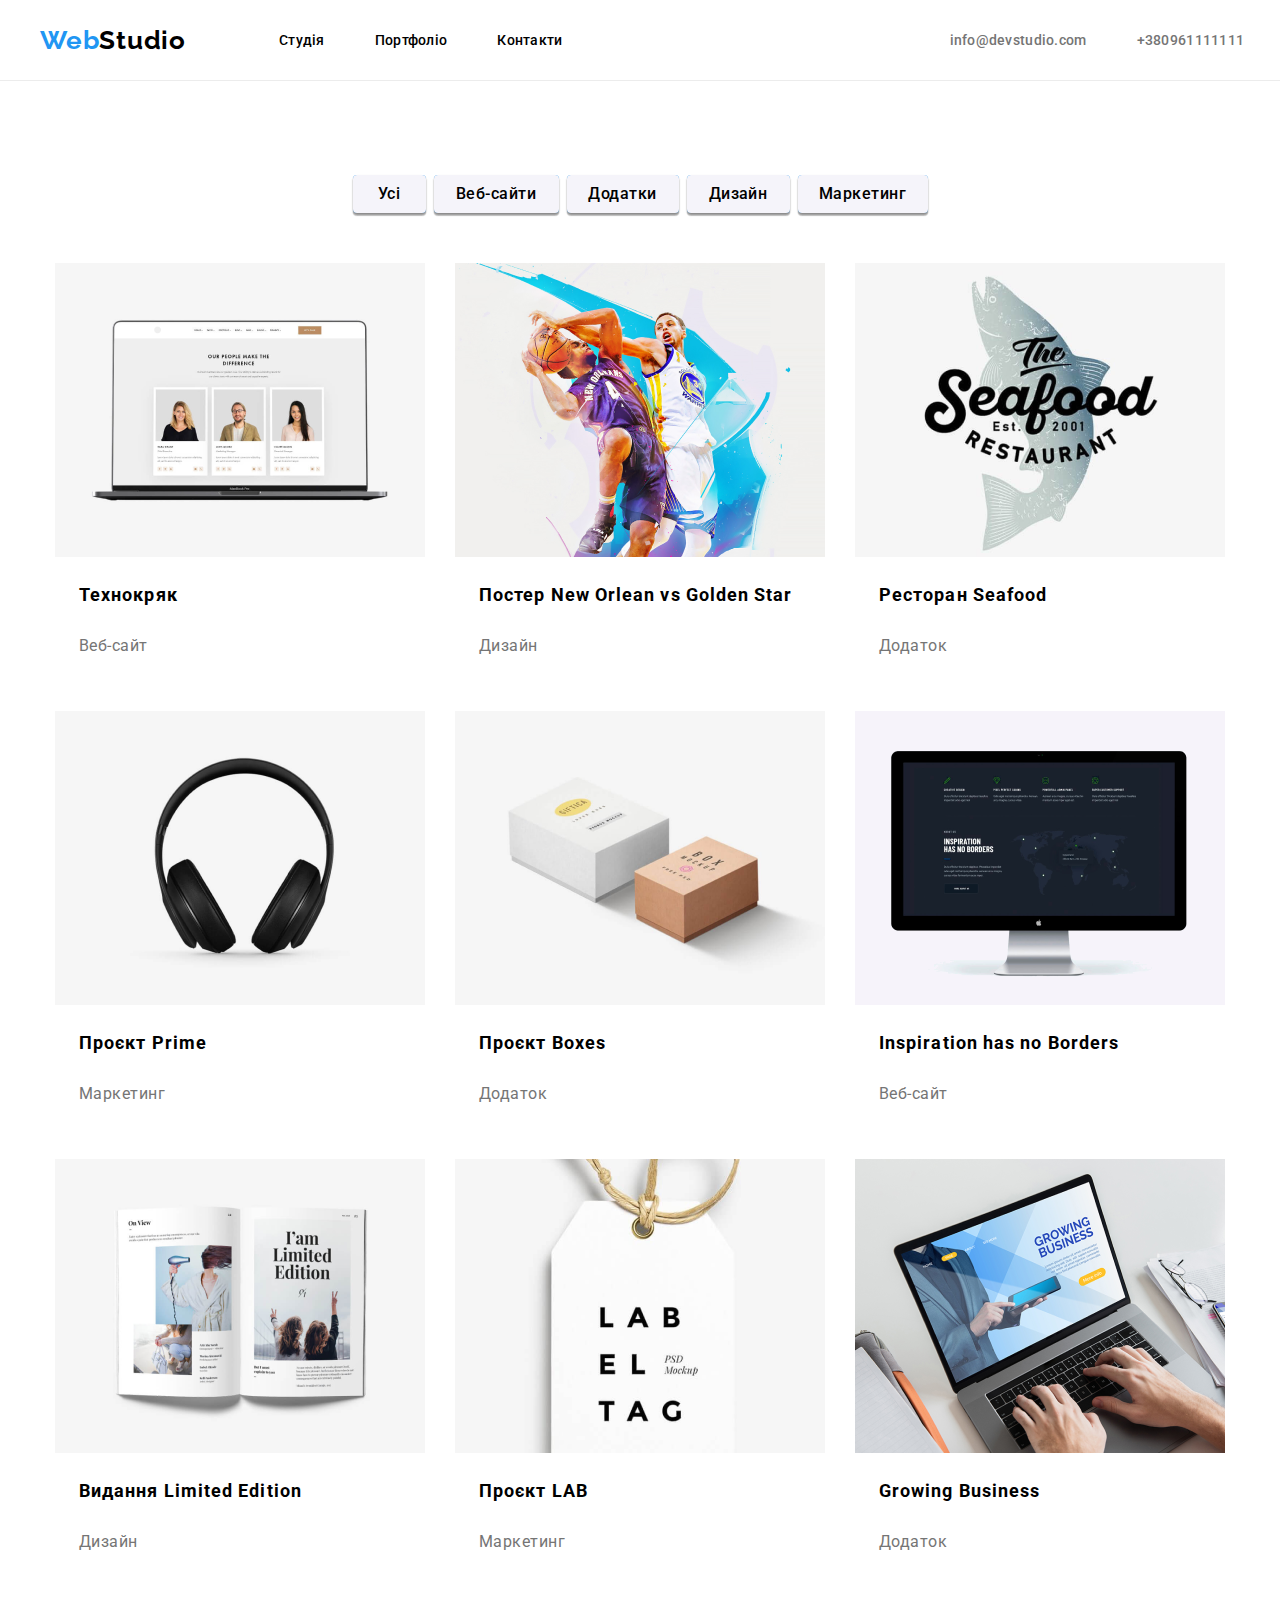
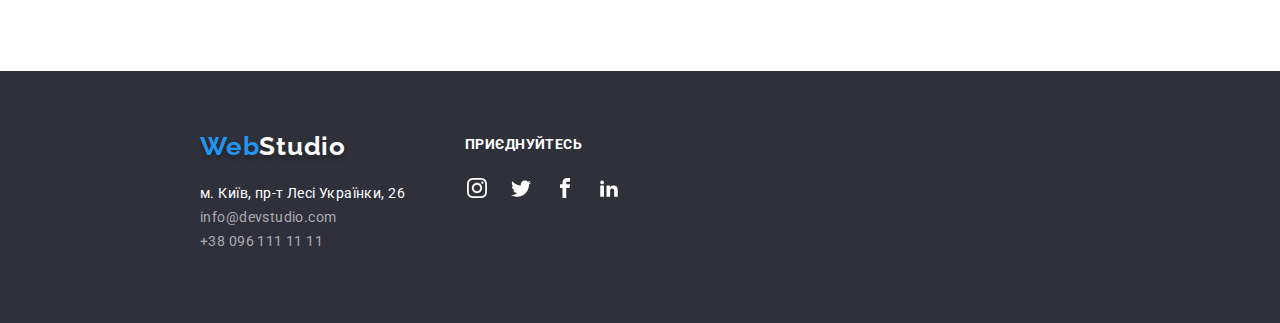
==== commit 20f441f5: "overleyheight" ====
--- a/portfolio.html
+++ b/portfolio.html
@@ -245,20 +245,77 @@
     <footer class="footer">
       <div class="container">
         <div class="footer__div">
-          <p class="logo__footer">Web<span class="logowhite">Studio</span></p>
-          <ul class="footer__list">
-            <li class="footer__item-adres">м. Київ, пр-т Лесі Українки, 26</li>
-            <li class="footer__item">
-              <a href="mailto:info@devstudio.com" class="footer__item-link"
-                >info@devstudio.com</a
-              >
-            </li>
-            <li class="footer__item">
-              <a href="tel: +38 096 111 11 11" class="footer__item-link"
-                >+38 096 111 11 11</a
-              >
-            </li>
-          </ul>
+          <div class="footer__logolist">
+            <p class="logo__footer">Web<span class="logowhite">Studio</span></p>
+            <ul class="footer__list">
+              <li class="footer__item-adres">
+                м. Київ, пр-т Лесі Українки, 26
+              </li>
+              <li class="footer__item">
+                <a href="mailto:info@devstudio.com" class="footer__item-link"
+                  >info@devstudio.com</a
+                >
+              </li>
+              <li class="footer__item">
+                <a href="tel: +38 096 111 11 11" class="footer__item-link"
+                  >+38 096 111 11 11</a
+                >
+              </li>
+            </ul>
+          </div>
+          <div class="footer__social">
+            <p class="footer__social-text">приєднуйтесь</p>
+            <ul class="footer__social-list">
+              <li class="footer__social-item">
+                <a
+                  class="team__link linkfootersocial"
+                  href="#"
+                  target="_blank"
+                  aria-label="Посилання на Instagram"
+                >
+                  <svg class="team__social-pic" width="20" height="20">
+                    <use href="./image/icons.svg#insta" />
+                  </svg>
+                </a>
+              </li>
+              <li class="footer__social-item">
+                <a
+                  class="team__link linkfootersocial"
+                  href="#"
+                  target="_blank"
+                  aria-label="Посилання на Twitter"
+                >
+                  <svg class="team__social-pic" width="20" height="20">
+                    <use href="./image/icons.svg#twit" />
+                  </svg>
+                </a>
+              </li>
+              <li class="footer__social-item">
+                <a
+                  class="team__link linkfootersocial"
+                  href="#"
+                  target="_blank"
+                  aria-label="Посилання на Facebook"
+                >
+                  <svg class="team__social-pic" width="20" height="20">
+                    <use href="./image/icons.svg#fb" />
+                  </svg>
+                </a>
+              </li>
+              <li class="footer__social-item">
+                <a
+                  class="team__link linkfootersocial"
+                  href="#"
+                  target="_blank"
+                  aria-label="Посилання на Linkedin"
+                >
+                  <svg class="team__social-pic" width="20" height="20">
+                    <use href="./image/icons.svg#in" />
+                  </svg>
+                </a>
+              </li>
+            </ul>
+          </div>
         </div>
       </div>
     </footer>
--- a/CSS/style.css
+++ b/CSS/style.css
@@ -6,6 +6,13 @@
   --socials-opacity: rgba(255, 255, 255, 0.1);
 }
 
+body {
+  height: 100%;
+}
+
+img {
+  vertical-align: 0;
+}
 
 * a {
   text-decoration: none;
@@ -541,6 +548,15 @@
   margin-right: auto;
 }
 
+.footer__div {
+  display: flex;
+}
+
+.footer__logolist {
+  display: flex;
+  flex-direction: column;
+}
+
 .logowhite {
   color: var(--text-color-white);
   font-family: Raleway;
@@ -605,6 +621,32 @@
   color: rgba(33, 150, 243, 1);
 }
 
+.footer__social {
+  display: flex;
+  margin-left: 50px;
+  flex-direction: column;
+  justify-content: center;
+  /* align-items: center; */
+}
+
+.footer__social-text {
+  color: var(--text-color-white);
+
+  font-family: Roboto;
+  font-size: 14px;
+  font-style: normal;
+  font-weight: 700;
+  line-height: normal;
+  letter-spacing: 0.42px;
+  text-transform: uppercase;
+  margin-top: 22px;
+  margin-left: 10px;
+}
+
+.linkfootersocial {
+  color: var(--text-color-white);
+}
+
 /* ======== portfolio==== */
 .line {
   height: 1px;
@@ -732,6 +774,7 @@
 }
 
 .portfolio__image-list {
+  display: flex;
   flex-wrap: wrap;
   align-items: center;
   justify-content: center;
@@ -741,6 +784,7 @@
 .porfolio__overley-place {
   position: relative;
   overflow: hidden;
+  max-height: 294px;
 }
 
 .portfolio__overley {
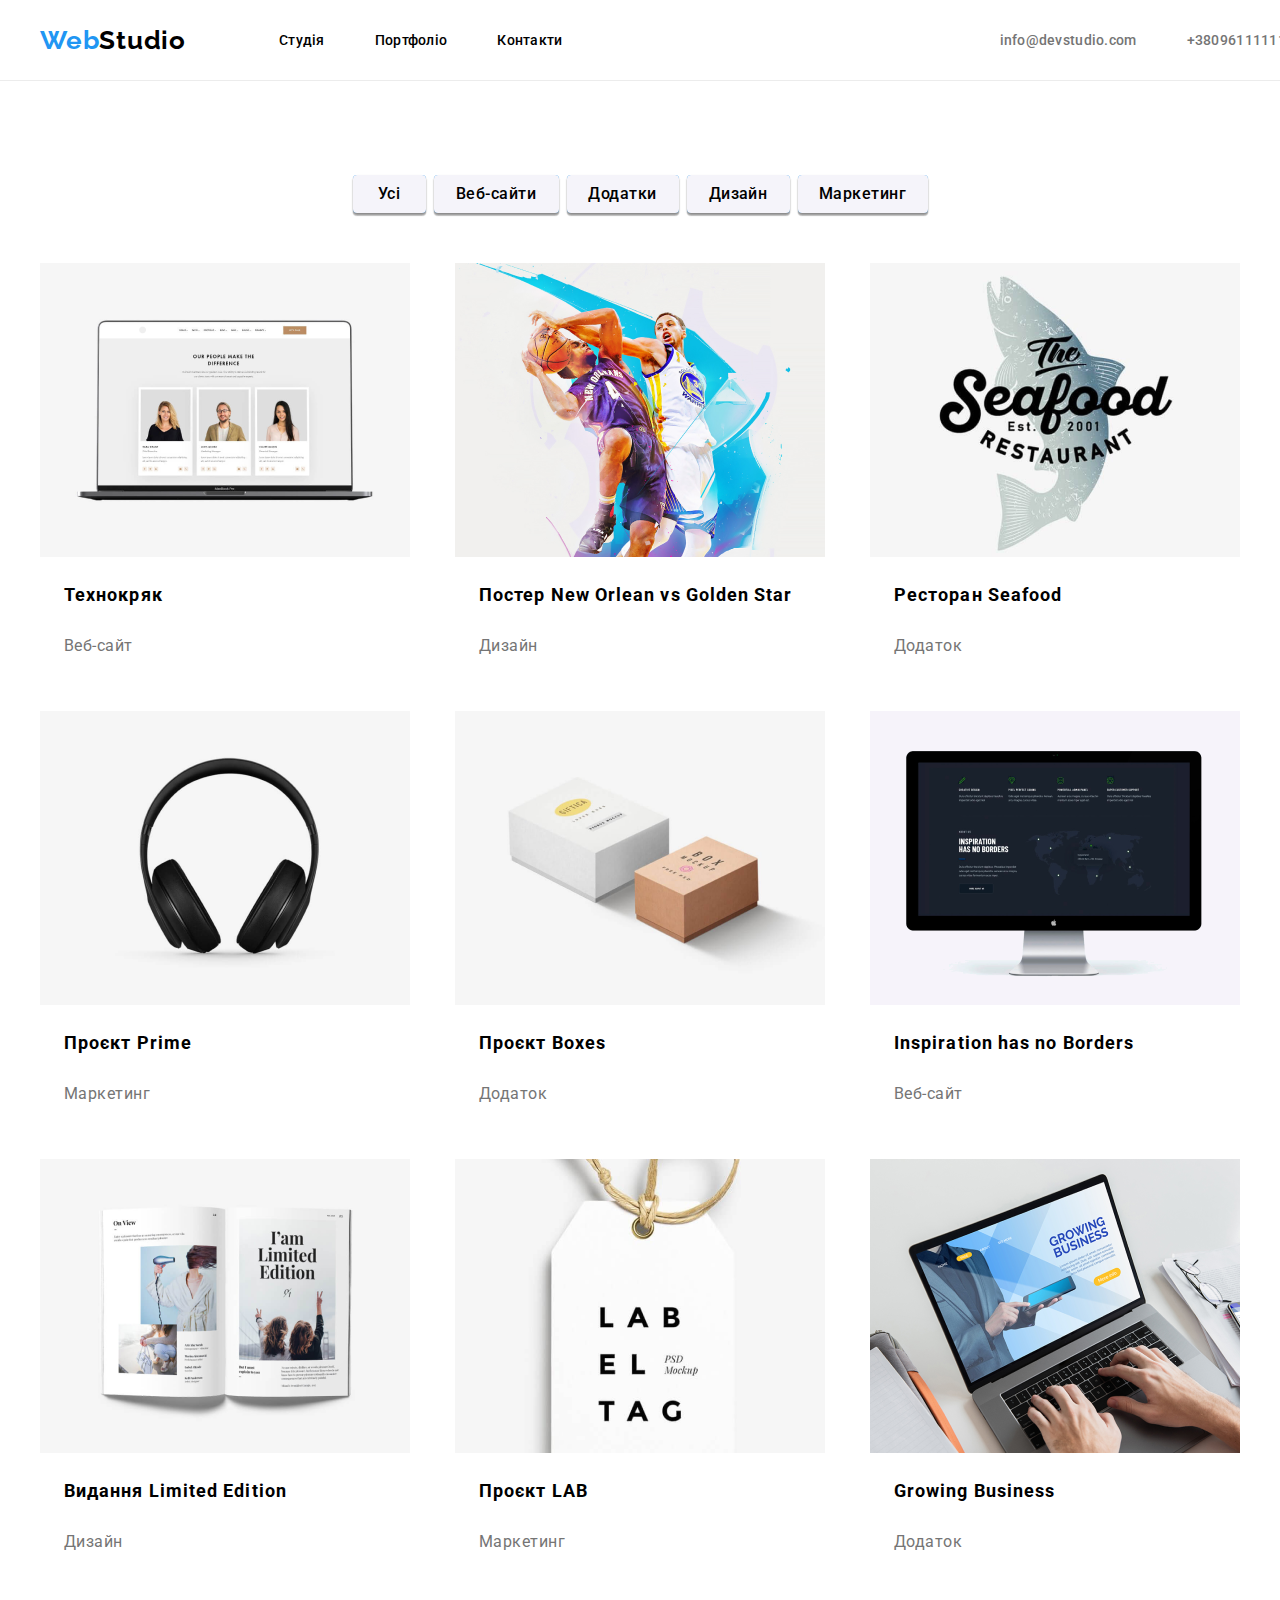
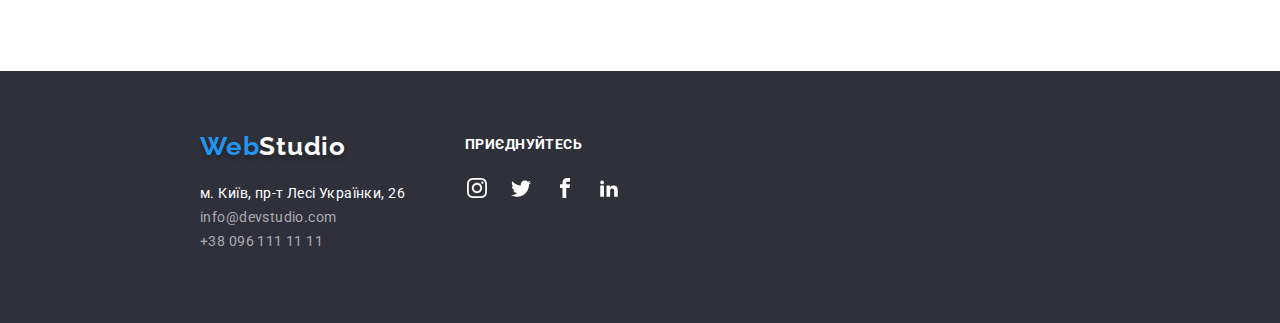
==== commit 2d86693c: "navhover" ====
--- a/portfolio.html
+++ b/portfolio.html
@@ -28,34 +28,36 @@
     <hedaer class="hedaer">
       <div class="container">
         <!-- ====================== nav bar ============= -->
-        <nav class="nav">
-          <p class="logo__portfolio">
-            Web<span class="logoblack__portfolio">Studio</span>
-          </p>
-          <ul class="nav__list">
-            <li class="nav__list-item">
-              <a class="nav__list-link" href="./index.html">Студія</a>
-            </li>
-            <li class="nav__list-item">
-              <a class="nav__list-link" href="#">Портфоліо</a>
-            </li>
-            <li class="nav__list-item">
-              <a class="nav__list-link" href="#">Контакти</a>
-            </li>
-          </ul>
-          <ul class="nav__contact">
-            <li class="nav__contact-item">
-              <a class="nav__contact-link" href="mailto:info@devstudio.com"
-                >info@devstudio.com</a
-              >
-            </li>
-            <li class="nav__contact-item">
-              <a class="nav__contact-link" href="tel:+380961111111"
-                >+380961111111</a
-              >
-            </li>
-          </ul>
-        </nav>
+        <div class="nav__place">
+          <nav class="nav">
+            <p class="logo__portfolio">
+              Web<span class="logoblack__portfolio">Studio</span>
+            </p>
+            <ul class="nav__list">
+              <li class="nav__list-item">
+                <a class="nav__list-link" href="./index.html">Студія</a>
+              </li>
+              <li class="nav__list-item">
+                <a class="nav__list-link" href="#">Портфоліо</a>
+              </li>
+              <li class="nav__list-item">
+                <a class="nav__list-link" href="#">Контакти</a>
+              </li>
+            </ul>
+            <ul class="nav__contact">
+              <li class="nav__contact-item">
+                <a class="nav__contact-link" href="mailto:info@devstudio.com"
+                  >info@devstudio.com</a
+                >
+              </li>
+              <li class="nav__contact-item">
+                <a class="nav__contact-link" href="tel:+380961111111"
+                  >+380961111111</a
+                >
+              </li>
+            </ul>
+          </nav>
+        </div>
       </div>
       <div class="line"></div>
     </hedaer>
--- a/CSS/style.css
+++ b/CSS/style.css
@@ -51,6 +51,10 @@
   text-align: center;
 }
 
+.nav__place {
+  display: flex;
+}
+
 .logo {
   margin: 24px 93px 25px 0;
   display: flex;
@@ -87,6 +91,46 @@
   padding: 0;
   margin: 32px 0 32px 0;
   margin-right: 387px;
+
+
+}
+
+.nav__list-link::after {
+  position: absolute;
+  content: "";
+  width: 0;
+  height: 4px;
+  border-radius: 0 8px 8px 0;
+  bottom: -150%;
+  left: 50%;
+  transition: 0.5s;
+  background-color: var(--text-color-blue);
+  margin: 0;
+  padding: 0;
+}
+
+.nav__list-link::before {
+  position: absolute;
+  content: "";
+  width: 0;
+  height: 4px;
+  border-radius: 8px 0 0 8px;
+  bottom: -150%;
+  left: 50%;
+  transition: 0.5s;
+  background-color: var(--text-color-blue);
+  transform: translatex(-100%);
+  margin: 0;
+  padding: 0;
+}
+
+
+.nav__list-link:hover::after {
+  width: 50%;
+}
+
+.nav__list-link:hover::before {
+  width: 50%;
 }
 
 .nav__contact {
@@ -102,7 +146,8 @@
 }
 
 .nav__list-item {
-  padding-right: 50px;
+  margin-right: 50px;
+  position: relative;
 }
 
 .nav__contact-item {
@@ -777,7 +822,7 @@
   display: flex;
   flex-wrap: wrap;
   align-items: center;
-  justify-content: center;
+  justify-content: space-between;
   gap: 30px;
 }
 
